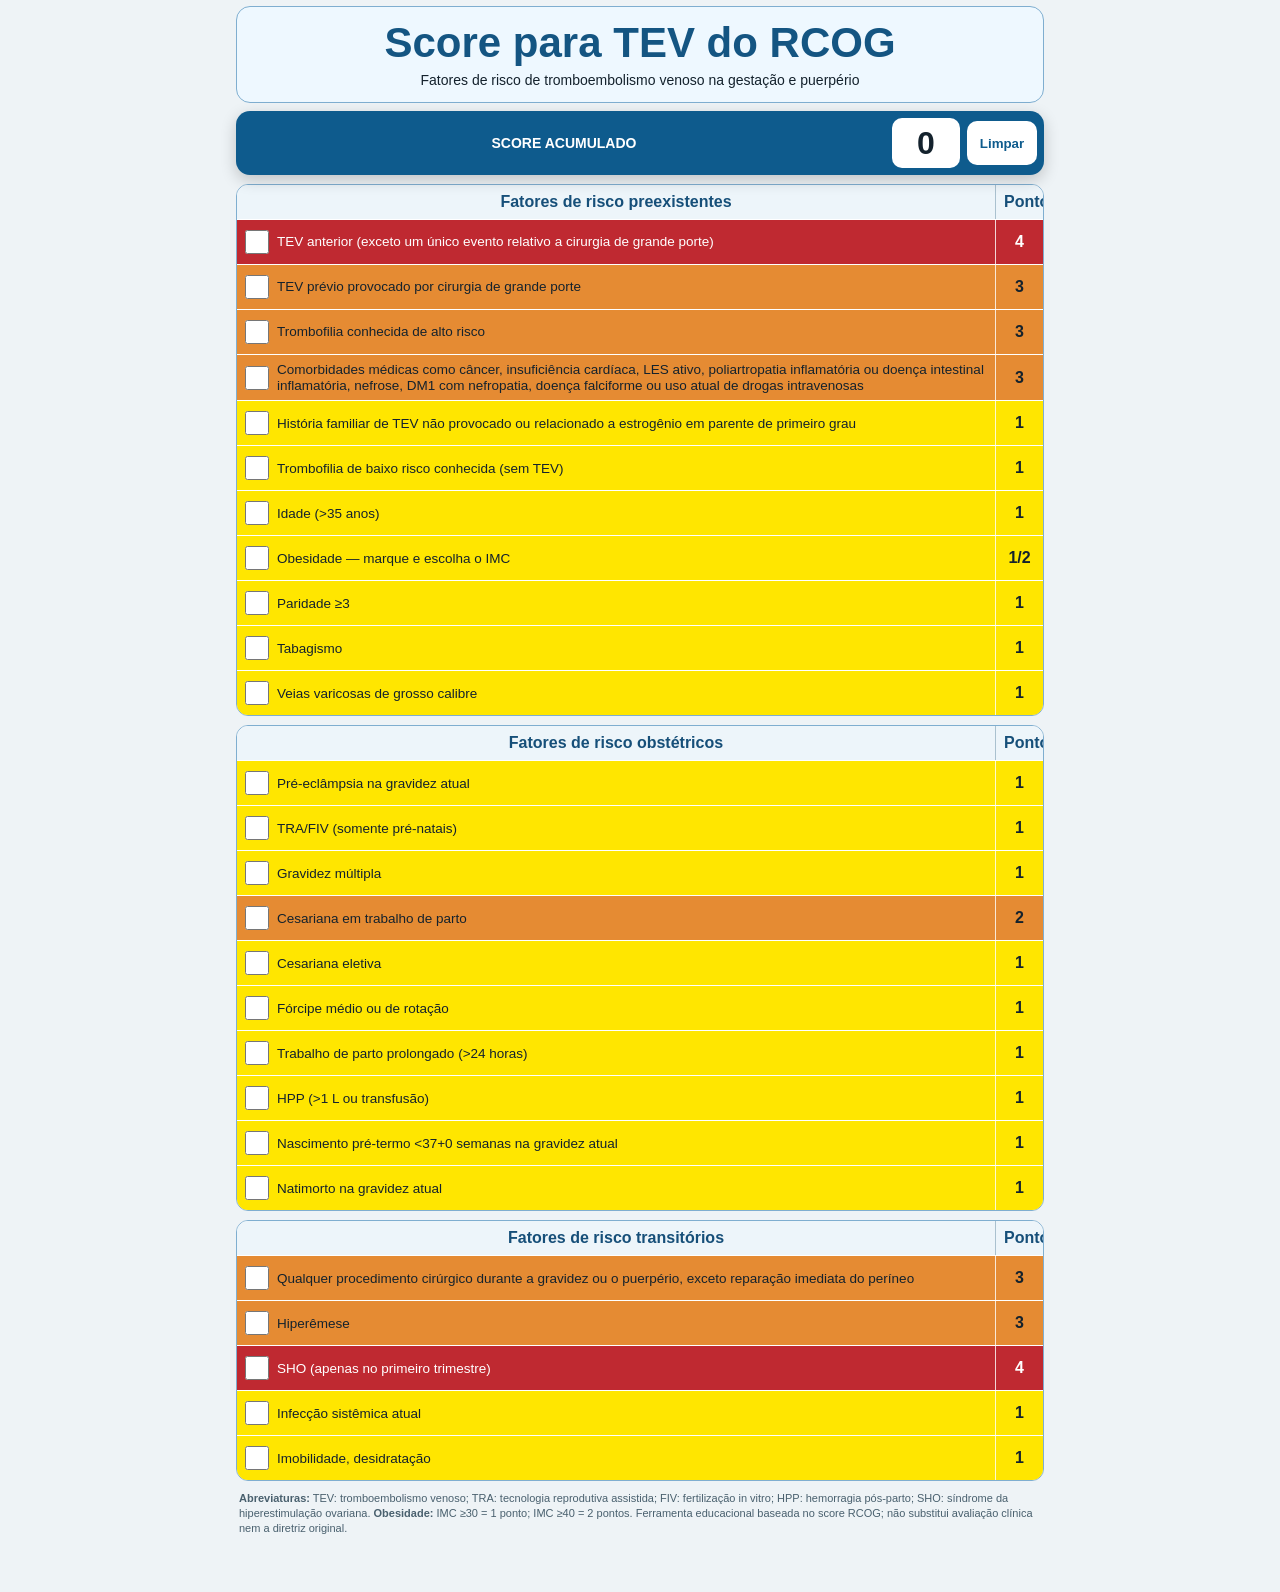
==== index.html @ ee01fe7d "Prepare independent RCOG calculator site for rcog.orquestrator.ai" ====
<!doctype html>
<html lang="pt-BR">
<head>
<meta charset="utf-8">
<meta name="viewport" content="width=device-width,initial-scale=1,viewport-fit=cover">
<meta name="theme-color" content="#7f004c">
<meta name="description" content="Calculadora educacional do score de risco para tromboembolismo venoso em obstetrícia baseada no RCOG.">
<title>Score TEV RCOG — Calculadora</title>
<link rel="icon" type="image/svg+xml" href="icon.svg">
<link rel="apple-touch-icon" href="apple-touch-icon.png">
<link rel="manifest" href="site.webmanifest">
<style>
*{box-sizing:border-box}html,body{margin:0;background:#eef3f6;color:#14222d;font-family:-apple-system,BlinkMacSystemFont,"Segoe UI",Roboto,Arial,sans-serif;-webkit-text-size-adjust:100%}body{padding-bottom:40px;overflow-x:hidden}.wrap{width:100%;max-width:820px;margin:auto;padding:6px}.hero{background:#eef8ff;border:1px solid #7faed0;border-radius:14px;padding:14px 8px;text-align:center}.hero h1{margin:0;color:#145582;font-size:clamp(24px,7vw,42px);line-height:1.05}.hero p{margin:7px 0 0;font-size:14px}.scorebar{position:sticky;top:max(6px,env(safe-area-inset-top));z-index:9;margin:8px 0;background:#0e5b8d;color:white;border-radius:14px;padding:7px;display:grid;grid-template-columns:minmax(0,1fr) 68px 70px;gap:7px;align-items:center;box-shadow:0 5px 16px #0003}.scorebar b{text-align:center;font-size:14px}.value{height:50px;background:white;color:#14222d;border-radius:10px;display:grid;place-items:center;font-size:32px;font-weight:900}.scorebar button{height:44px;border:0;border-radius:10px;background:white;color:#0e5b8d;font-weight:800}.section{margin-top:9px;border:1px solid #7faed0;border-radius:12px;overflow:hidden;background:white}.head{display:grid;grid-template-columns:minmax(0,1fr) 48px;background:#edf5fa;color:#164f79;font-weight:800;text-align:center}.head span{padding:8px}.head span+span{border-left:1px solid #aac1cf}.row{display:grid;grid-template-columns:40px minmax(0,1fr) 48px;min-height:45px;background:#ffe600;border-top:1px solid #fff;align-items:stretch}.row.red{background:#bf2931;color:white}.row.orange{background:#e58b33}.row input{width:24px;height:24px;margin:auto;accent-color:#0e5b8d}.txt{padding:7px 4px 7px 0;display:flex;align-items:center;font-size:13.5px;line-height:1.16;overflow-wrap:anywhere}.pts{display:grid;place-items:center;border-left:1px solid #ffffffcc;font-weight:900}.bmi{display:none;grid-template-columns:1fr 1fr;gap:6px;padding:7px;background:#fff8ba}.bmi.show{display:grid}.bmi button{padding:10px 5px;border:1px solid #8fb0c4;border-radius:9px;background:white;color:#145582;font-weight:800}.note{font-size:11px;line-height:1.35;color:#49606e;margin:10px 3px}@media(max-width:390px){.scorebar{grid-template-columns:minmax(0,1fr) 60px 64px}.scorebar b{font-size:12px}.row{grid-template-columns:38px minmax(0,1fr) 44px}.head{grid-template-columns:minmax(0,1fr) 44px}.txt{font-size:13px}}
</style>
</head>
<body>
<main class="wrap">
<header class="hero"><h1>Score para TEV do RCOG</h1><p>Fatores de risco de tromboembolismo venoso na gestação e puerpério</p></header>
<div class="scorebar"><b>SCORE ACUMULADO</b><output class="value" id="total" aria-live="polite">0</output><button id="clear" type="button">Limpar</button></div>
<div id="app"></div>
<p class="note"><b>Abreviaturas:</b> TEV: tromboembolismo venoso; TRA: tecnologia reprodutiva assistida; FIV: fertilização in vitro; HPP: hemorragia pós-parto; SHO: síndrome da hiperestimulação ovariana. <b>Obesidade:</b> IMC ≥30 = 1 ponto; IMC ≥40 = 2 pontos. Ferramenta educacional baseada no score RCOG; não substitui avaliação clínica nem a diretriz original.</p>
</main>
<script>
const sections=[
['Fatores de risco preexistentes',[[4,'TEV anterior (exceto um único evento relativo a cirurgia de grande porte)','red'],[3,'TEV prévio provocado por cirurgia de grande porte','orange'],[3,'Trombofilia conhecida de alto risco','orange'],[3,'Comorbidades médicas como câncer, insuficiência cardíaca, LES ativo, poliartropatia inflamatória ou doença intestinal inflamatória, nefrose, DM1 com nefropatia, doença falciforme ou uso atual de drogas intravenosas','orange'],[1,'História familiar de TEV não provocado ou relacionado a estrogênio em parente de primeiro grau'],[1,'Trombofilia de baixo risco conhecida (sem TEV)'],[1,'Idade (>35 anos)'],['bmi','Obesidade'],[1,'Paridade ≥3'],[1,'Tabagismo'],[1,'Veias varicosas de grosso calibre']]],
['Fatores de risco obstétricos',[[1,'Pré-eclâmpsia na gravidez atual'],[1,'TRA/FIV (somente pré-natais)'],[1,'Gravidez múltipla'],[2,'Cesariana em trabalho de parto','orange'],[1,'Cesariana eletiva'],[1,'Fórcipe médio ou de rotação'],[1,'Trabalho de parto prolongado (>24 horas)'],[1,'HPP (>1 L ou transfusão)'],[1,'Nascimento pré-termo <37+0 semanas na gravidez atual'],[1,'Natimorto na gravidez atual']]],
['Fatores de risco transitórios',[[3,'Qualquer procedimento cirúrgico durante a gravidez ou o puerpério, exceto reparação imediata do períneo','orange'],[3,'Hiperêmese','orange'],[4,'SHO (apenas no primeiro trimestre)','red'],[1,'Infecção sistêmica atual'],[1,'Imobilidade, desidratação']]]
];
const app=document.getElementById('app');
sections.forEach(s=>{const sec=document.createElement('section');sec.className='section';sec.innerHTML='<div class="head"><span>'+s[0]+'</span><span>Pontos</span></div>';s[1].forEach(x=>{const row=document.createElement('label');row.className='row '+(x[2]||'');if(x[0]==='bmi'){row.innerHTML='<input class="score" type="checkbox" data-points="0" id="obesity"><span class="txt">Obesidade — marque e escolha o IMC</span><span class="pts" id="bmiPts">1/2</span>';sec.appendChild(row);const b=document.createElement('div');b.className='bmi';b.id='bmi';b.innerHTML='<button type="button" data-bmi="1">IMC 30–39,9 → +1</button><button type="button" data-bmi="2">IMC ≥40 → +2</button>';sec.appendChild(b)}else{row.innerHTML='<input class="score" type="checkbox" data-points="'+x[0]+'"><span class="txt">'+x[1]+'</span><span class="pts">'+x[0]+'</span>';sec.appendChild(row)}});app.appendChild(sec)});
const total=document.getElementById('total');
function calc(){let n=0;document.querySelectorAll('.score:checked').forEach(c=>n+=Number(c.dataset.points));total.textContent=String(n)}
document.addEventListener('change',e=>{if(e.target.id==='obesity'){const b=document.getElementById('bmi');if(e.target.checked&&Number(e.target.dataset.points)===0)b.classList.add('show');else{if(!e.target.checked){e.target.dataset.points='0';document.getElementById('bmiPts').textContent='1/2';b.classList.remove('show')}calc()}}else if(e.target.classList.contains('score'))calc()});
document.addEventListener('click',e=>{if(e.target.dataset.bmi){const o=document.getElementById('obesity'),p=Number(e.target.dataset.bmi);o.checked=true;o.dataset.points=String(p);document.getElementById('bmiPts').textContent=String(p);document.getElementById('bmi').classList.remove('show');calc()}});
document.getElementById('clear').addEventListener('click',()=>{document.querySelectorAll('.score').forEach(c=>c.checked=false);const o=document.getElementById('obesity');o.dataset.points='0';document.getElementById('bmiPts').textContent='1/2';document.getElementById('bmi').classList.remove('show');calc()});
calc();
</script>
</body>
</html>
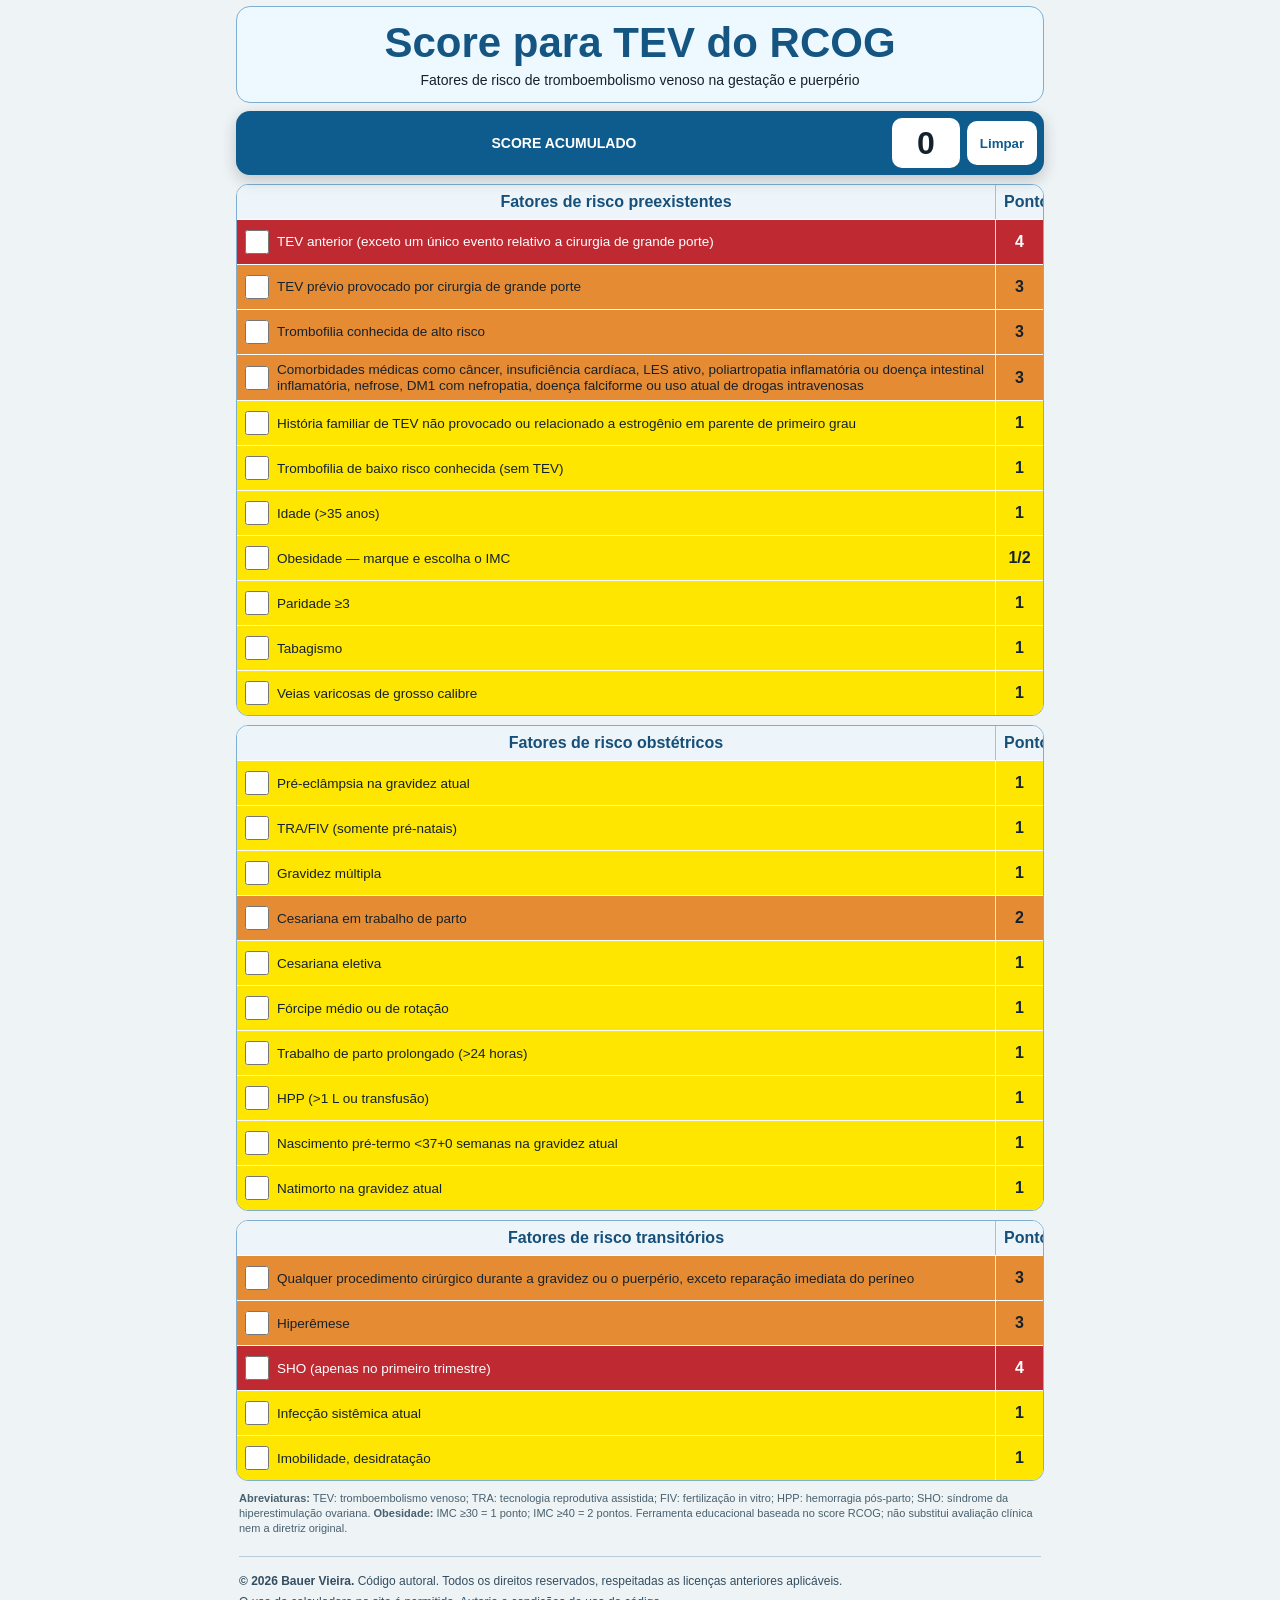
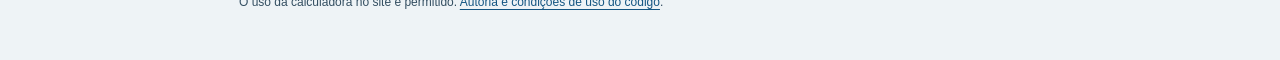
==== commit 4d7ac8a1: "Document Bauer authorship and reserve rights for new distribution" ====
--- a/index.html
+++ b/index.html
@@ -5,12 +5,14 @@
 <meta name="viewport" content="width=device-width,initial-scale=1,viewport-fit=cover">
 <meta name="theme-color" content="#7f004c">
 <meta name="description" content="Calculadora educacional do score de risco para tromboembolismo venoso em obstetrícia baseada no RCOG.">
+<meta name="author" content="Bauer Vieira">
 <title>Score TEV RCOG — Calculadora</title>
 <link rel="icon" type="image/svg+xml" href="icon.svg">
 <link rel="apple-touch-icon" href="apple-touch-icon.png">
 <link rel="manifest" href="site.webmanifest">
 <style>
 *{box-sizing:border-box}html,body{margin:0;background:#eef3f6;color:#14222d;font-family:-apple-system,BlinkMacSystemFont,"Segoe UI",Roboto,Arial,sans-serif;-webkit-text-size-adjust:100%}body{padding-bottom:40px;overflow-x:hidden}.wrap{width:100%;max-width:820px;margin:auto;padding:6px}.hero{background:#eef8ff;border:1px solid #7faed0;border-radius:14px;padding:14px 8px;text-align:center}.hero h1{margin:0;color:#145582;font-size:clamp(24px,7vw,42px);line-height:1.05}.hero p{margin:7px 0 0;font-size:14px}.scorebar{position:sticky;top:max(6px,env(safe-area-inset-top));z-index:9;margin:8px 0;background:#0e5b8d;color:white;border-radius:14px;padding:7px;display:grid;grid-template-columns:minmax(0,1fr) 68px 70px;gap:7px;align-items:center;box-shadow:0 5px 16px #0003}.scorebar b{text-align:center;font-size:14px}.value{height:50px;background:white;color:#14222d;border-radius:10px;display:grid;place-items:center;font-size:32px;font-weight:900}.scorebar button{height:44px;border:0;border-radius:10px;background:white;color:#0e5b8d;font-weight:800}.section{margin-top:9px;border:1px solid #7faed0;border-radius:12px;overflow:hidden;background:white}.head{display:grid;grid-template-columns:minmax(0,1fr) 48px;background:#edf5fa;color:#164f79;font-weight:800;text-align:center}.head span{padding:8px}.head span+span{border-left:1px solid #aac1cf}.row{display:grid;grid-template-columns:40px minmax(0,1fr) 48px;min-height:45px;background:#ffe600;border-top:1px solid #fff;align-items:stretch}.row.red{background:#bf2931;color:white}.row.orange{background:#e58b33}.row input{width:24px;height:24px;margin:auto;accent-color:#0e5b8d}.txt{padding:7px 4px 7px 0;display:flex;align-items:center;font-size:13.5px;line-height:1.16;overflow-wrap:anywhere}.pts{display:grid;place-items:center;border-left:1px solid #ffffffcc;font-weight:900}.bmi{display:none;grid-template-columns:1fr 1fr;gap:6px;padding:7px;background:#fff8ba}.bmi.show{display:grid}.bmi button{padding:10px 5px;border:1px solid #8fb0c4;border-radius:9px;background:white;color:#145582;font-weight:800}.note{font-size:11px;line-height:1.35;color:#49606e;margin:10px 3px}@media(max-width:390px){.scorebar{grid-template-columns:minmax(0,1fr) 60px 64px}.scorebar b{font-size:12px}.row{grid-template-columns:38px minmax(0,1fr) 44px}.head{grid-template-columns:minmax(0,1fr) 44px}.txt{font-size:13px}}
+.authorship{margin:20px 3px 0;padding-top:12px;border-top:1px solid #b9cbd7;color:#334e61;font-size:12px;line-height:1.5}.authorship p{margin:3px 0}.authorship a{color:#145582;text-underline-offset:3px}.authorship a:focus-visible{outline:2px solid #145582;outline-offset:4px}
 </style>
 </head>
 <body>
@@ -19,6 +21,10 @@
 <div class="scorebar"><b>SCORE ACUMULADO</b><output class="value" id="total" aria-live="polite">0</output><button id="clear" type="button">Limpar</button></div>
 <div id="app"></div>
 <p class="note"><b>Abreviaturas:</b> TEV: tromboembolismo venoso; TRA: tecnologia reprodutiva assistida; FIV: fertilização in vitro; HPP: hemorragia pós-parto; SHO: síndrome da hiperestimulação ovariana. <b>Obesidade:</b> IMC ≥30 = 1 ponto; IMC ≥40 = 2 pontos. Ferramenta educacional baseada no score RCOG; não substitui avaliação clínica nem a diretriz original.</p>
+<footer class="authorship" aria-label="Autoria e condições de uso">
+<p><strong>© 2026 Bauer Vieira.</strong> Código autoral. Todos os direitos reservados, respeitadas as licenças anteriores aplicáveis.</p>
+<p>O uso da calculadora no site é permitido. <a href="autoria.html">Autoria e condições de uso do código</a>.</p>
+</footer>
 </main>
 <script>
 const sections=[
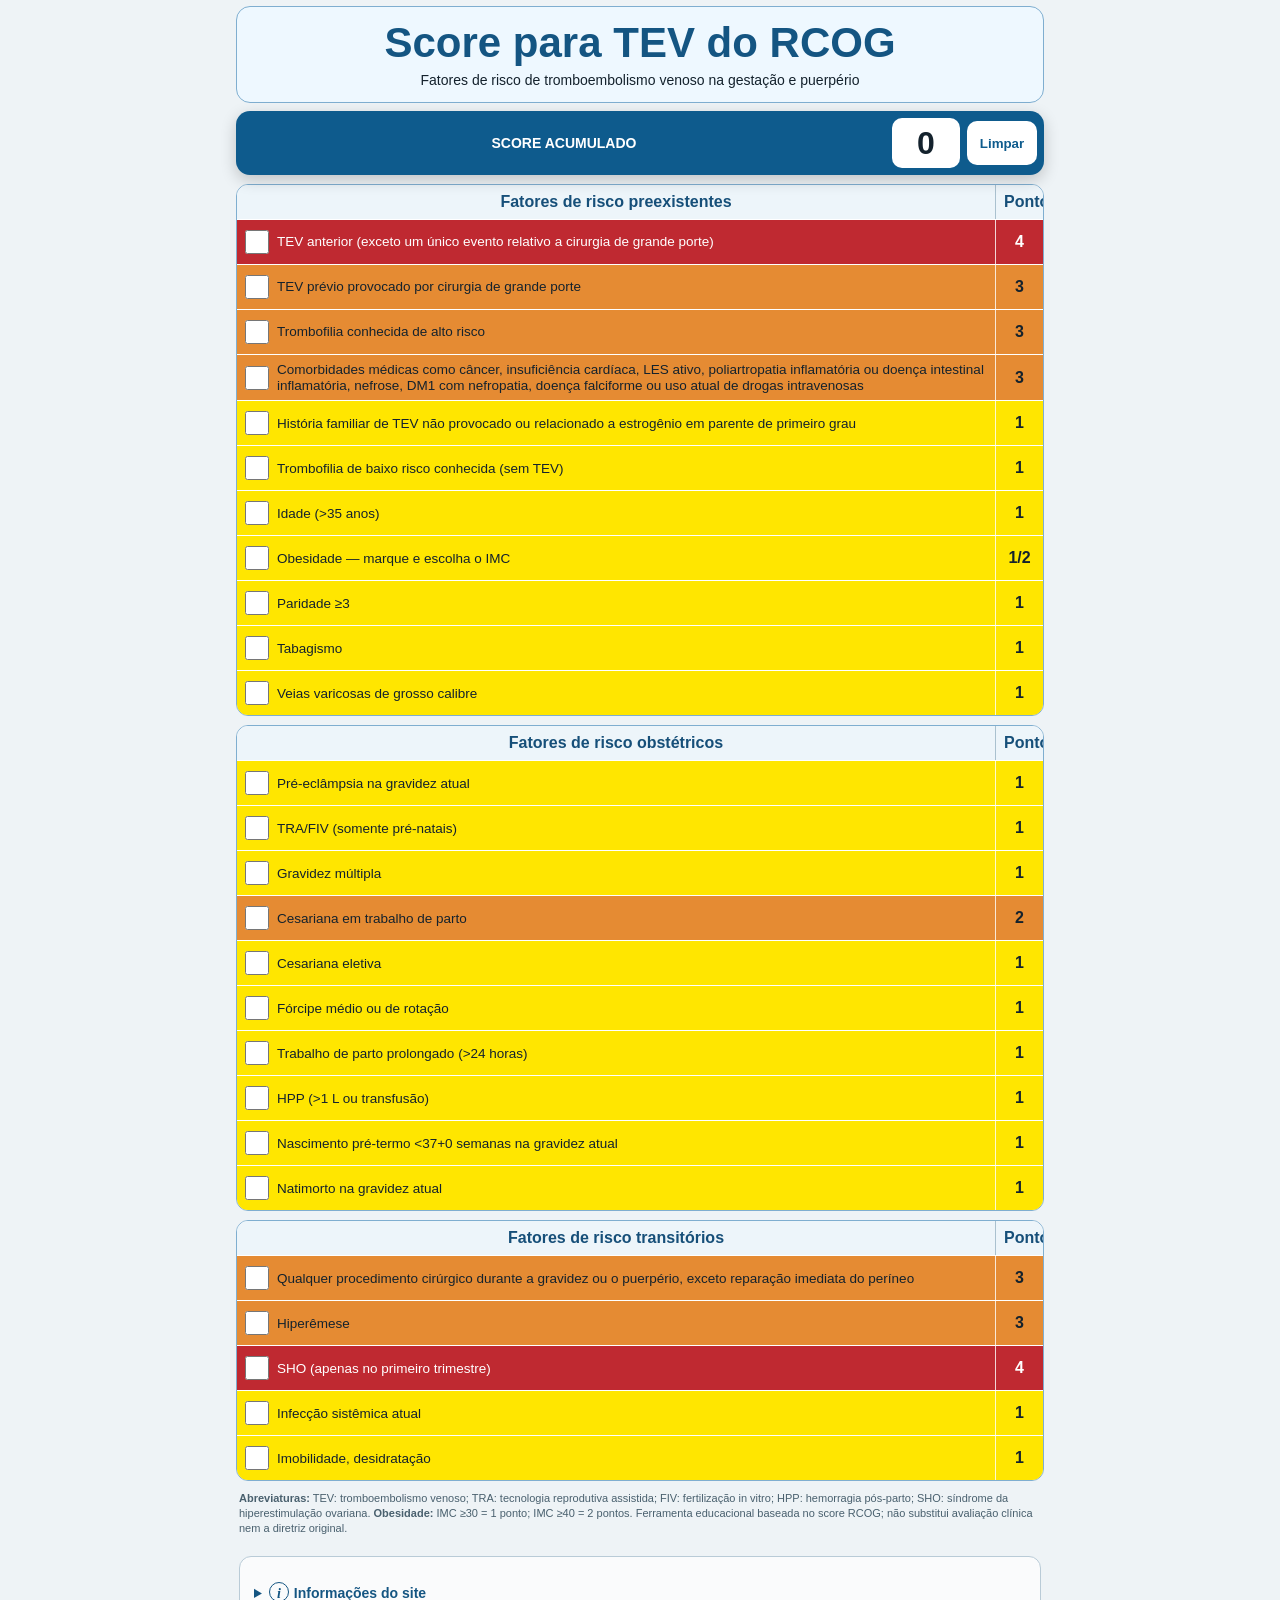
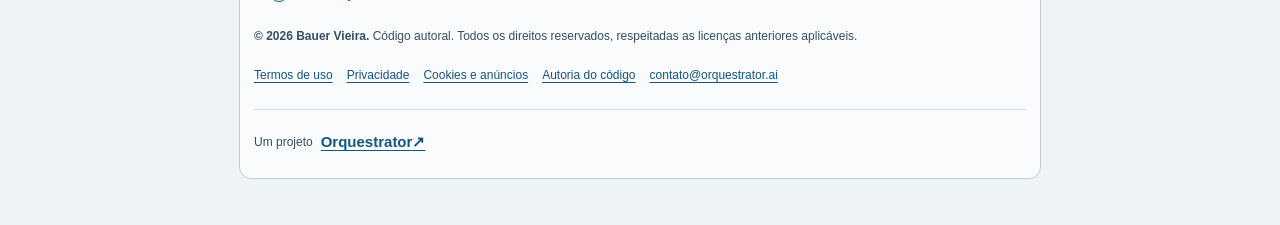
==== commit 4599e070: "Add site terms, privacy and advertising policies with Orquestrator footer" ====
--- a/index.html
+++ b/index.html
@@ -12,7 +12,7 @@
 <link rel="manifest" href="site.webmanifest">
 <style>
 *{box-sizing:border-box}html,body{margin:0;background:#eef3f6;color:#14222d;font-family:-apple-system,BlinkMacSystemFont,"Segoe UI",Roboto,Arial,sans-serif;-webkit-text-size-adjust:100%}body{padding-bottom:40px;overflow-x:hidden}.wrap{width:100%;max-width:820px;margin:auto;padding:6px}.hero{background:#eef8ff;border:1px solid #7faed0;border-radius:14px;padding:14px 8px;text-align:center}.hero h1{margin:0;color:#145582;font-size:clamp(24px,7vw,42px);line-height:1.05}.hero p{margin:7px 0 0;font-size:14px}.scorebar{position:sticky;top:max(6px,env(safe-area-inset-top));z-index:9;margin:8px 0;background:#0e5b8d;color:white;border-radius:14px;padding:7px;display:grid;grid-template-columns:minmax(0,1fr) 68px 70px;gap:7px;align-items:center;box-shadow:0 5px 16px #0003}.scorebar b{text-align:center;font-size:14px}.value{height:50px;background:white;color:#14222d;border-radius:10px;display:grid;place-items:center;font-size:32px;font-weight:900}.scorebar button{height:44px;border:0;border-radius:10px;background:white;color:#0e5b8d;font-weight:800}.section{margin-top:9px;border:1px solid #7faed0;border-radius:12px;overflow:hidden;background:white}.head{display:grid;grid-template-columns:minmax(0,1fr) 48px;background:#edf5fa;color:#164f79;font-weight:800;text-align:center}.head span{padding:8px}.head span+span{border-left:1px solid #aac1cf}.row{display:grid;grid-template-columns:40px minmax(0,1fr) 48px;min-height:45px;background:#ffe600;border-top:1px solid #fff;align-items:stretch}.row.red{background:#bf2931;color:white}.row.orange{background:#e58b33}.row input{width:24px;height:24px;margin:auto;accent-color:#0e5b8d}.txt{padding:7px 4px 7px 0;display:flex;align-items:center;font-size:13.5px;line-height:1.16;overflow-wrap:anywhere}.pts{display:grid;place-items:center;border-left:1px solid #ffffffcc;font-weight:900}.bmi{display:none;grid-template-columns:1fr 1fr;gap:6px;padding:7px;background:#fff8ba}.bmi.show{display:grid}.bmi button{padding:10px 5px;border:1px solid #8fb0c4;border-radius:9px;background:white;color:#145582;font-weight:800}.note{font-size:11px;line-height:1.35;color:#49606e;margin:10px 3px}@media(max-width:390px){.scorebar{grid-template-columns:minmax(0,1fr) 60px 64px}.scorebar b{font-size:12px}.row{grid-template-columns:38px minmax(0,1fr) 44px}.head{grid-template-columns:minmax(0,1fr) 44px}.txt{font-size:13px}}
-.authorship{margin:20px 3px 0;padding-top:12px;border-top:1px solid #b9cbd7;color:#334e61;font-size:12px;line-height:1.5}.authorship p{margin:3px 0}.authorship a{color:#145582;text-underline-offset:3px}.authorship a:focus-visible{outline:2px solid #145582;outline-offset:4px}
+.authorship{margin:20px 3px 0;padding:14px;border:1px solid #b9cbd7;border-radius:12px;background:#ffffffb3;color:#334e61;font-size:12px;line-height:1.5}.authorship p{margin:3px 0}.authorship a{color:#145582;text-underline-offset:3px}.authorship a:focus-visible,.site-information summary:focus-visible{outline:2px solid #145582;outline-offset:4px}.site-information{margin:0 0 12px}.site-information summary{display:list-item;min-height:44px;align-content:center;cursor:pointer;color:#145582;font-size:14px;font-weight:700}.info-icon{display:inline-grid;place-items:center;width:20px;height:20px;margin-right:5px;border:1px solid currentColor;border-radius:50%;font-family:Georgia,serif;font-style:italic}.site-information p{max-width:65ch;margin:0 0 10px}.policy-links{display:flex;flex-wrap:wrap;gap:0 14px;margin:8px 0}.policy-links a{display:inline-flex;align-items:center;min-height:44px}.orquestrator-link{display:flex;flex-wrap:wrap;align-items:center;gap:2px 8px;margin-top:12px;padding-top:10px;border-top:1px solid #cddae2}.orquestrator-link a{display:inline-flex;align-items:center;min-height:44px;font-size:15px;font-weight:700}
 </style>
 </head>
 <body>
@@ -21,9 +21,20 @@
 <div class="scorebar"><b>SCORE ACUMULADO</b><output class="value" id="total" aria-live="polite">0</output><button id="clear" type="button">Limpar</button></div>
 <div id="app"></div>
 <p class="note"><b>Abreviaturas:</b> TEV: tromboembolismo venoso; TRA: tecnologia reprodutiva assistida; FIV: fertilização in vitro; HPP: hemorragia pós-parto; SHO: síndrome da hiperestimulação ovariana. <b>Obesidade:</b> IMC ≥30 = 1 ponto; IMC ≥40 = 2 pontos. Ferramenta educacional baseada no score RCOG; não substitui avaliação clínica nem a diretriz original.</p>
-<footer class="authorship" aria-label="Autoria e condições de uso">
+<footer class="authorship" aria-label="Informações do site, termos e políticas">
+<details class="site-information">
+<summary><span class="info-icon" aria-hidden="true">i</span>Informações do site</summary>
+<p>O acesso atual é aberto e sem cadastro. A calculadora processa suas escolhas neste navegador e poderá receber anúncios identificados. Consulte os termos, a privacidade e as condições de publicidade abaixo.</p>
+</details>
 <p><strong>© 2026 Bauer Vieira.</strong> Código autoral. Todos os direitos reservados, respeitadas as licenças anteriores aplicáveis.</p>
-<p>O uso da calculadora no site é permitido. <a href="autoria.html">Autoria e condições de uso do código</a>.</p>
+<nav class="policy-links" aria-label="Termos e políticas">
+<a href="termos.html">Termos de uso</a>
+<a href="privacidade.html">Privacidade</a>
+<a href="anuncios.html">Cookies e anúncios</a>
+<a href="autoria.html">Autoria do código</a>
+<a href="mailto:contato@orquestrator.ai">contato@orquestrator.ai</a>
+</nav>
+<div class="orquestrator-link"><span>Um projeto</span><a href="https://orquestrator.ai/">Orquestrator <span aria-hidden="true">↗</span></a></div>
 </footer>
 </main>
 <script>
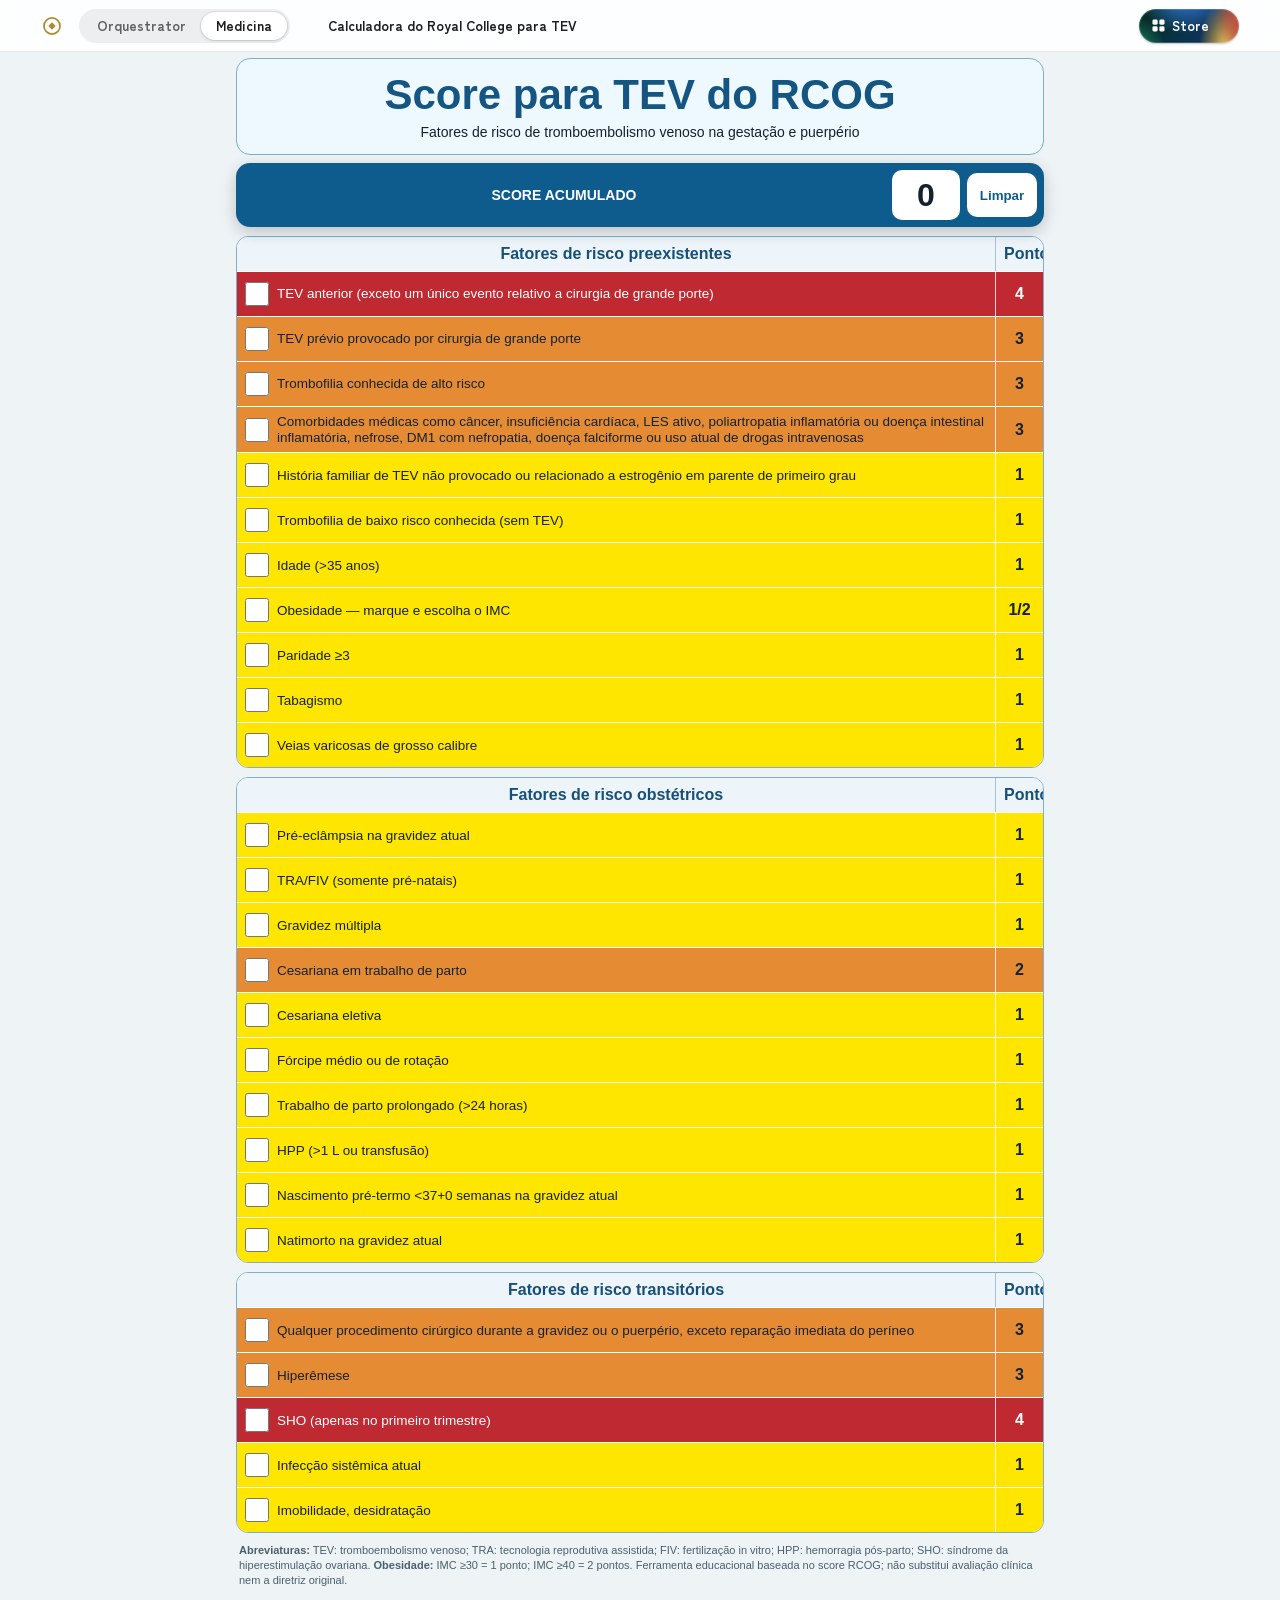
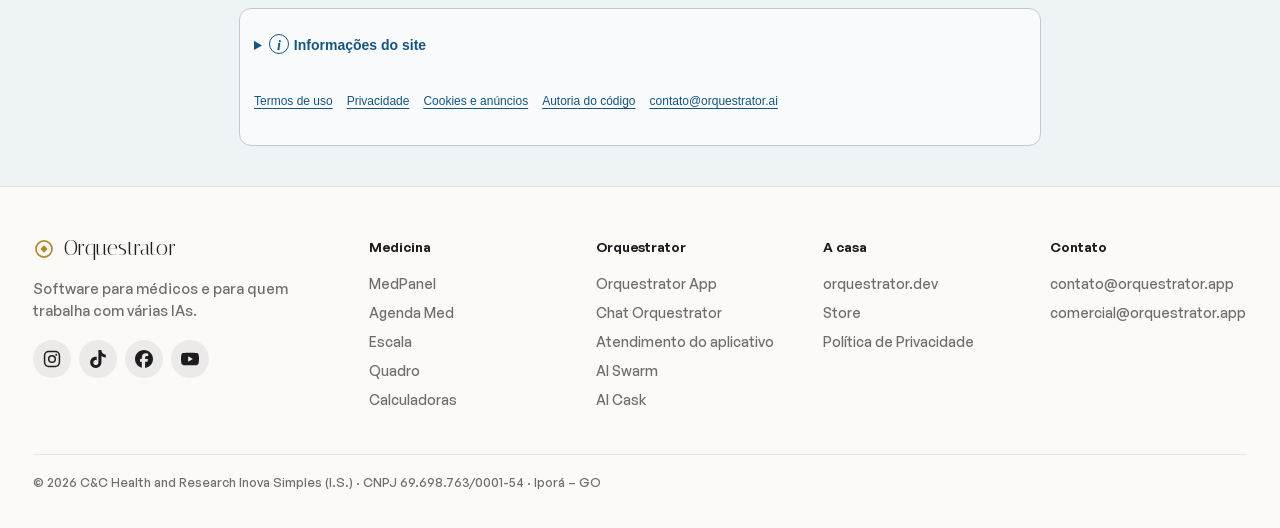
==== commit ef0c9c5d: "Royal College: barra e rodapé da casa; titular Orquestrator As cinco páginas passam a ter a barra da" ====
--- a/index.html
+++ b/index.html
@@ -5,28 +5,32 @@
 <meta name="viewport" content="width=device-width,initial-scale=1,viewport-fit=cover">
 <meta name="theme-color" content="#7f004c">
 <meta name="description" content="Calculadora educacional do score de risco para tromboembolismo venoso em obstetrícia baseada no RCOG.">
-<meta name="author" content="Bauer Vieira">
+<meta name="author" content="Orquestrator">
 <title>Score TEV RCOG — Calculadora</title>
 <link rel="icon" type="image/svg+xml" href="icon.svg">
 <link rel="apple-touch-icon" href="apple-touch-icon.png">
 <link rel="manifest" href="site.webmanifest">
+<link rel="stylesheet" href="casa/barra.css">
+<link rel="stylesheet" href="casa/rodape.css">
+<script defer src="casa/barra.js"></script>
 <style>
-*{box-sizing:border-box}html,body{margin:0;background:#eef3f6;color:#14222d;font-family:-apple-system,BlinkMacSystemFont,"Segoe UI",Roboto,Arial,sans-serif;-webkit-text-size-adjust:100%}body{padding-bottom:40px;overflow-x:hidden}.wrap{width:100%;max-width:820px;margin:auto;padding:6px}.hero{background:#eef8ff;border:1px solid #7faed0;border-radius:14px;padding:14px 8px;text-align:center}.hero h1{margin:0;color:#145582;font-size:clamp(24px,7vw,42px);line-height:1.05}.hero p{margin:7px 0 0;font-size:14px}.scorebar{position:sticky;top:max(6px,env(safe-area-inset-top));z-index:9;margin:8px 0;background:#0e5b8d;color:white;border-radius:14px;padding:7px;display:grid;grid-template-columns:minmax(0,1fr) 68px 70px;gap:7px;align-items:center;box-shadow:0 5px 16px #0003}.scorebar b{text-align:center;font-size:14px}.value{height:50px;background:white;color:#14222d;border-radius:10px;display:grid;place-items:center;font-size:32px;font-weight:900}.scorebar button{height:44px;border:0;border-radius:10px;background:white;color:#0e5b8d;font-weight:800}.section{margin-top:9px;border:1px solid #7faed0;border-radius:12px;overflow:hidden;background:white}.head{display:grid;grid-template-columns:minmax(0,1fr) 48px;background:#edf5fa;color:#164f79;font-weight:800;text-align:center}.head span{padding:8px}.head span+span{border-left:1px solid #aac1cf}.row{display:grid;grid-template-columns:40px minmax(0,1fr) 48px;min-height:45px;background:#ffe600;border-top:1px solid #fff;align-items:stretch}.row.red{background:#bf2931;color:white}.row.orange{background:#e58b33}.row input{width:24px;height:24px;margin:auto;accent-color:#0e5b8d}.txt{padding:7px 4px 7px 0;display:flex;align-items:center;font-size:13.5px;line-height:1.16;overflow-wrap:anywhere}.pts{display:grid;place-items:center;border-left:1px solid #ffffffcc;font-weight:900}.bmi{display:none;grid-template-columns:1fr 1fr;gap:6px;padding:7px;background:#fff8ba}.bmi.show{display:grid}.bmi button{padding:10px 5px;border:1px solid #8fb0c4;border-radius:9px;background:white;color:#145582;font-weight:800}.note{font-size:11px;line-height:1.35;color:#49606e;margin:10px 3px}@media(max-width:390px){.scorebar{grid-template-columns:minmax(0,1fr) 60px 64px}.scorebar b{font-size:12px}.row{grid-template-columns:38px minmax(0,1fr) 44px}.head{grid-template-columns:minmax(0,1fr) 44px}.txt{font-size:13px}}
-.authorship{margin:20px 3px 0;padding:14px;border:1px solid #b9cbd7;border-radius:12px;background:#ffffffb3;color:#334e61;font-size:12px;line-height:1.5}.authorship p{margin:3px 0}.authorship a{color:#145582;text-underline-offset:3px}.authorship a:focus-visible,.site-information summary:focus-visible{outline:2px solid #145582;outline-offset:4px}.site-information{margin:0 0 12px}.site-information summary{display:list-item;min-height:44px;align-content:center;cursor:pointer;color:#145582;font-size:14px;font-weight:700}.info-icon{display:inline-grid;place-items:center;width:20px;height:20px;margin-right:5px;border:1px solid currentColor;border-radius:50%;font-family:Georgia,serif;font-style:italic}.site-information p{max-width:65ch;margin:0 0 10px}.policy-links{display:flex;flex-wrap:wrap;gap:0 14px;margin:8px 0}.policy-links a{display:inline-flex;align-items:center;min-height:44px}.orquestrator-link{display:flex;flex-wrap:wrap;align-items:center;gap:2px 8px;margin-top:12px;padding-top:10px;border-top:1px solid #cddae2}.orquestrator-link a{display:inline-flex;align-items:center;min-height:44px;font-size:15px;font-weight:700}
+*{box-sizing:border-box}html,body{margin:0;background:#eef3f6;color:#14222d;font-family:-apple-system,BlinkMacSystemFont,"Segoe UI",Roboto,Arial,sans-serif;-webkit-text-size-adjust:100%}body{overflow-x:hidden}.wrap{width:100%;max-width:820px;margin:auto;padding:6px 6px 40px}.hero{background:#eef8ff;border:1px solid #7faed0;border-radius:14px;padding:14px 8px;text-align:center}.hero h1{margin:0;color:#145582;font-size:clamp(24px,7vw,42px);line-height:1.05}.hero p{margin:7px 0 0;font-size:14px}.scorebar{position:sticky;top:max(6px,env(safe-area-inset-top));z-index:9;margin:8px 0;background:#0e5b8d;color:white;border-radius:14px;padding:7px;display:grid;grid-template-columns:minmax(0,1fr) 68px 70px;gap:7px;align-items:center;box-shadow:0 5px 16px #0003}.scorebar b{text-align:center;font-size:14px}.value{height:50px;background:white;color:#14222d;border-radius:10px;display:grid;place-items:center;font-size:32px;font-weight:900}.scorebar button{height:44px;border:0;border-radius:10px;background:white;color:#0e5b8d;font-weight:800}.section{margin-top:9px;border:1px solid #7faed0;border-radius:12px;overflow:hidden;background:white}.head{display:grid;grid-template-columns:minmax(0,1fr) 48px;background:#edf5fa;color:#164f79;font-weight:800;text-align:center}.head span{padding:8px}.head span+span{border-left:1px solid #aac1cf}.row{display:grid;grid-template-columns:40px minmax(0,1fr) 48px;min-height:45px;background:#ffe600;border-top:1px solid #fff;align-items:stretch}.row.red{background:#bf2931;color:white}.row.orange{background:#e58b33}.row input{width:24px;height:24px;margin:auto;accent-color:#0e5b8d}.txt{padding:7px 4px 7px 0;display:flex;align-items:center;font-size:13.5px;line-height:1.16;overflow-wrap:anywhere}.pts{display:grid;place-items:center;border-left:1px solid #ffffffcc;font-weight:900}.bmi{display:none;grid-template-columns:1fr 1fr;gap:6px;padding:7px;background:#fff8ba}.bmi.show{display:grid}.bmi button{padding:10px 5px;border:1px solid #8fb0c4;border-radius:9px;background:white;color:#145582;font-weight:800}.note{font-size:11px;line-height:1.35;color:#49606e;margin:10px 3px}@media(max-width:390px){.scorebar{grid-template-columns:minmax(0,1fr) 60px 64px}.scorebar b{font-size:12px}.row{grid-template-columns:38px minmax(0,1fr) 44px}.head{grid-template-columns:minmax(0,1fr) 44px}.txt{font-size:13px}}
+.authorship{margin:20px 3px 0;padding:14px;border:1px solid #b9cbd7;border-radius:12px;background:#ffffffb3;color:#334e61;font-size:12px;line-height:1.5}.authorship p{margin:3px 0}.authorship a{color:#145582;text-underline-offset:3px}.authorship a:focus-visible,.site-information summary:focus-visible{outline:2px solid #145582;outline-offset:4px}.site-information{margin:0 0 12px}.site-information summary{display:list-item;min-height:44px;align-content:center;cursor:pointer;color:#145582;font-size:14px;font-weight:700}.info-icon{display:inline-grid;place-items:center;width:20px;height:20px;margin-right:5px;border:1px solid currentColor;border-radius:50%;font-family:Georgia,serif;font-style:italic}.site-information p{max-width:65ch;margin:0 0 10px}.policy-links{display:flex;flex-wrap:wrap;gap:0 14px;margin:8px 0}.policy-links a{display:inline-flex;align-items:center;min-height:44px}
 </style>
 </head>
 <body>
+<!-- A barra e o rodapé da casa Orquestrator. GERADOS de orquestrator-site/scripts/casas-2/parada.mjs (26/11/2026): não editar à mão; a folha, o roteiro e as letras ficam em casa/. -->
+<div class="c2-barra claro"><header class="barra solta" data-peca="barra" data-sem-memoria><a class="marca" href="https://orquestrator.ai/" aria-label="Orquestrator — página inicial"><svg viewBox="0 0 64 64" aria-hidden="true"><circle cx="32" cy="32" r="23.4" fill="none" stroke="currentColor" stroke-width="5"></circle><rect x="24.3" y="24.3" width="15.4" height="15.4" rx="2.4" transform="rotate(45 32 32)" fill="currentColor"></rect></svg></a><nav class="chave" aria-label="Os dois lados da casa" data-lado="medicina"><a href="https://orquestrator.ai/" data-lado="orquestrator"><span>Orquestrator</span></a><a href="https://orquestrator.ai/medicina/" data-lado="medicina" aria-current="true"><span>Medicina</span></a></nav><nav class="menu do-produto" aria-label="Nesta página"><span class="produto">Calculadora do Royal College para TEV</span></nav><div class="lado"><a class="loja-botao" href="https://orquestrator.ai/store/"><svg viewBox="0 0 14 14" fill="currentColor" aria-hidden="true"><rect x="0.5" y="0.5" width="5.6" height="5.6" rx="1.6"></rect><rect x="7.9" y="0.5" width="5.6" height="5.6" rx="1.6"></rect><rect x="0.5" y="7.9" width="5.6" height="5.6" rx="1.6"></rect><rect x="7.9" y="7.9" width="5.6" height="5.6" rx="1.6"></rect></svg>Store</a></div></header></div>
 <main class="wrap">
 <header class="hero"><h1>Score para TEV do RCOG</h1><p>Fatores de risco de tromboembolismo venoso na gestação e puerpério</p></header>
 <div class="scorebar"><b>SCORE ACUMULADO</b><output class="value" id="total" aria-live="polite">0</output><button id="clear" type="button">Limpar</button></div>
 <div id="app"></div>
 <p class="note"><b>Abreviaturas:</b> TEV: tromboembolismo venoso; TRA: tecnologia reprodutiva assistida; FIV: fertilização in vitro; HPP: hemorragia pós-parto; SHO: síndrome da hiperestimulação ovariana. <b>Obesidade:</b> IMC ≥30 = 1 ponto; IMC ≥40 = 2 pontos. Ferramenta educacional baseada no score RCOG; não substitui avaliação clínica nem a diretriz original.</p>
-<footer class="authorship" aria-label="Informações do site, termos e políticas">
+<section class="authorship" aria-label="Informações do site, termos e políticas">
 <details class="site-information">
 <summary><span class="info-icon" aria-hidden="true">i</span>Informações do site</summary>
 <p>O acesso atual é aberto e sem cadastro. A calculadora processa suas escolhas neste navegador e poderá receber anúncios identificados. Consulte os termos, a privacidade e as condições de publicidade abaixo.</p>
 </details>
-<p><strong>© 2026 Bauer Vieira.</strong> Código autoral. Todos os direitos reservados, respeitadas as licenças anteriores aplicáveis.</p>
 <nav class="policy-links" aria-label="Termos e políticas">
 <a href="termos.html">Termos de uso</a>
 <a href="privacidade.html">Privacidade</a>
@@ -34,9 +38,32 @@
 <a href="autoria.html">Autoria do código</a>
 <a href="mailto:contato@orquestrator.ai">contato@orquestrator.ai</a>
 </nav>
-<div class="orquestrator-link"><span>Um projeto</span><a href="https://orquestrator.ai/">Orquestrator <span aria-hidden="true">↗</span></a></div>
-</footer>
+</section>
 </main>
+<div class="c2-rodape"><footer class="rodape" data-peca="rodape">
+  <div class="folha">
+    <div class="colunas">
+      <div class="quem">
+        <a class="marca" href="https://orquestrator.ai/">
+          <svg viewBox="0 0 64 64" aria-hidden="true"><circle cx="32" cy="32" r="23.4" fill="none" stroke="currentColor" stroke-width="5"/><rect x="24.3" y="24.3" width="15.4" height="15.4" rx="2.4" transform="rotate(45 32 32)" fill="currentColor"/></svg>
+          Orquestrator
+        </a>
+        <p>Software para médicos e para quem trabalha com várias IAs.</p>
+        <ul class="redes" aria-label="Redes sociais">
+          <li><a href="https://www.instagram.com/orquestrator/" aria-label="Instagram"><svg viewBox="0 0 24 24" fill="currentColor" aria-hidden="true"><rect x="2.1" y="2.1" width="19.8" height="19.8" rx="5.5" fill="none" stroke="currentColor" stroke-width="2"/><circle cx="12" cy="12" r="4.4" fill="none" stroke="currentColor" stroke-width="2"/><circle cx="17.7" cy="6.3" r="1.25"/></svg></a></li>
+          <li><a aria-label="TikTok"><svg viewBox="0 0 24 24" fill="currentColor" aria-hidden="true"><path d="M12.525.02c1.31-.02 2.61-.01 3.91-.02.08 1.53.63 3.09 1.75 4.17 1.12 1.11 2.7 1.62 4.24 1.79v4.03c-1.44-.05-2.89-.35-4.2-.97-.57-.26-1.1-.59-1.62-.93-.01 2.92.01 5.84-.02 8.75-.08 1.4-.54 2.79-1.35 3.94-1.31 1.92-3.58 3.17-5.91 3.21-1.43.08-2.86-.31-4.08-1.03-2.02-1.19-3.44-3.37-3.65-5.71-.02-.5-.03-1-.01-1.49.18-1.9 1.12-3.72 2.58-4.96 1.66-1.44 3.98-2.13 6.15-1.72.02 1.48-.04 2.96-.04 4.44-.99-.32-2.15-.23-3.02.37-.63.41-1.11 1.04-1.36 1.75-.21.51-.15 1.07-.14 1.61.24 1.64 1.82 3.02 3.5 2.87 1.12-.01 2.19-.66 2.77-1.61.19-.33.4-.67.41-1.06.1-1.79.06-3.57.07-5.36.01-4.03-.01-8.05.02-12.07z"/></svg></a></li>
+          <li><a aria-label="Facebook"><svg viewBox="0 0 24 24" fill="currentColor" aria-hidden="true"><path d="M9.101 23.691v-7.98H6.627v-3.667h2.474v-1.58c0-4.085 1.848-5.978 5.858-5.978.401 0 .955.042 1.468.103a8.68 8.68 0 0 1 1.141.195v3.325a8.623 8.623 0 0 0-.653-.036 26.805 26.805 0 0 0-.733-.009c-.707 0-1.259.096-1.675.309a1.686 1.686 0 0 0-.679.622c-.258.42-.374.995-.374 1.752v1.297h3.919l-.386 2.103-.287 1.564h-3.246v8.245C19.396 23.238 24 18.179 24 12.044c0-6.627-5.373-12-12-12s-12 5.373-12 12c0 5.628 3.874 10.35 9.101 11.647Z"/></svg></a></li>
+          <li><a aria-label="YouTube"><svg viewBox="0 0 24 24" fill="currentColor" aria-hidden="true"><path d="M23.498 6.186a3.016 3.016 0 0 0-2.122-2.136C19.505 3.545 12 3.545 12 3.545s-7.505 0-9.377.505A3.017 3.017 0 0 0 .502 6.186C0 8.07 0 12 0 12s0 3.93.502 5.814a3.016 3.016 0 0 0 2.122 2.136c1.871.505 9.376.505 9.376.505s7.505 0 9.377-.505a3.015 3.015 0 0 0 2.122-2.136C24 15.93 24 12 24 12s0-3.93-.502-5.814zM9.545 15.568V8.432L15.818 12l-6.273 3.568z"/></svg></a></li>
+        </ul>
+      </div>
+      <nav aria-label="Medicina"><h3>Medicina</h3><a href="https://medpanel.orquestrator.ai/">MedPanel</a><a href="https://orquestrator.ai/encontro/">Agenda Med</a><a href="https://orquestrator.ai/escala/">Escala</a><a href="https://orquestrator.ai/quadro/">Quadro</a><a href="https://orquestrator.ai/calculadoras/">Calculadoras</a></nav>
+      <nav aria-label="Orquestrator"><h3>Orquestrator</h3><a href="https://orquestrator.app/">Orquestrator App</a><a href="https://orquestrator.app/chat/">Chat Orquestrator</a><a href="https://orquestrator.app/atendimento/">Atendimento do aplicativo</a><a href="https://orquestrator.app/orquestrator-app/enxame/">AI Swarm</a><a href="https://orquestrator.ai/ai-cask/">AI Cask</a></nav>
+      <nav aria-label="A casa"><h3>A casa</h3><a href="https://orquestrator.ai/dev/">orquestrator.dev</a><a href="https://orquestrator.ai/store/">Store</a><a href="https://orquestrator.ai/privacidade/">Política de Privacidade</a></nav>
+      <nav aria-label="Contato"><h3>Contato</h3><a href="mailto:contato@orquestrator.app">contato@orquestrator.app</a><a href="mailto:comercial@orquestrator.app">comercial@orquestrator.app</a></nav>
+    </div>
+    <p class="legal">© 2026 C&amp;C Health and Research Inova Simples (I.S.) · CNPJ 69.698.763/0001-54 · Iporá – GO</p>
+  </div>
+</footer></div>
 <script>
 const sections=[
 ['Fatores de risco preexistentes',[[4,'TEV anterior (exceto um único evento relativo a cirurgia de grande porte)','red'],[3,'TEV prévio provocado por cirurgia de grande porte','orange'],[3,'Trombofilia conhecida de alto risco','orange'],[3,'Comorbidades médicas como câncer, insuficiência cardíaca, LES ativo, poliartropatia inflamatória ou doença intestinal inflamatória, nefrose, DM1 com nefropatia, doença falciforme ou uso atual de drogas intravenosas','orange'],[1,'História familiar de TEV não provocado ou relacionado a estrogênio em parente de primeiro grau'],[1,'Trombofilia de baixo risco conhecida (sem TEV)'],[1,'Idade (>35 anos)'],['bmi','Obesidade'],[1,'Paridade ≥3'],[1,'Tabagismo'],[1,'Veias varicosas de grosso calibre']]],
--- a/casa/barra.css
+++ b/casa/barra.css
@@ -0,0 +1,2 @@
+/* GERADO por scripts/casas-2/parada.mjs (orquestrator-site). Não editar à mão: mude a fonte lá e gere de novo. */
+@font-face{font-family:"Zen Kaku Gothic New";font-style:normal;font-weight:400;font-display:swap;src:url(zen-400.woff2) format("woff2");unicode-range:U+0000-00FF,U+0131,U+0152-0153,U+02BB-02BC,U+02C6,U+02DA,U+02DC,U+0304,U+0308,U+0329,U+2000-206F,U+20AC,U+2122,U+2191,U+2193,U+2212,U+2215,U+FEFF,U+FFFD}@font-face{font-family:"Zen Kaku Gothic New";font-style:normal;font-weight:500;font-display:swap;src:url(zen-500.woff2) format("woff2");unicode-range:U+0000-00FF,U+0131,U+0152-0153,U+02BB-02BC,U+02C6,U+02DA,U+02DC,U+0304,U+0308,U+0329,U+2000-206F,U+20AC,U+2122,U+2191,U+2193,U+2212,U+2215,U+FEFF,U+FFFD}@font-face{font-family:"Zen Kaku Gothic New";font-style:normal;font-weight:700;font-display:swap;src:url(zen-700.woff2) format("woff2");unicode-range:U+0000-00FF,U+0131,U+0152-0153,U+02BB-02BC,U+02C6,U+02DA,U+02DC,U+0304,U+0308,U+0329,U+2000-206F,U+20AC,U+2122,U+2191,U+2193,U+2212,U+2215,U+FEFF,U+FFFD}.c2-barra{--papel:#fbfaf7;--tinta:#1d1d1f;--tinta-suave:#1d1d1f9e;--linha:#1d1d1f1f;--ouro-claro:#ae8b31;--ouro:#d4af37;--ouro-palha:#e6cf99;--carvao:#131512;--marfim:#f3eee4;--marfim-suave:#f3eee4a3;--marfim-linha:#f3eee424;--titulo:"Italiana", "Cormorant Garamond", Georgia, serif;--texto:"General Sans", "Zen Kaku Gothic New", -apple-system, "Helvetica Neue", sans-serif;--interface:"Zen Kaku Gothic New", "General Sans", -apple-system, sans-serif;--maquina:ui-monospace, "SF Mono", Menlo, monospace;--barra:52px;display:contents}.c2-barra *{box-sizing:border-box}.c2-barra a{color:inherit;text-decoration:none}.c2-barra .barra{height:var(--barra);z-index:20;font-family:var(--interface);-webkit-backdrop-filter:saturate(160%)blur(18px);backdrop-filter:saturate(160%)blur(18px);align-items:center;gap:28px;padding:0 clamp(16px,3.2vw,46px);font-size:13.5px;display:flex;position:fixed;inset:0 0 auto}.c2-barra .marca{font-family:var(--titulo);letter-spacing:.01em;white-space:nowrap;align-items:center;gap:9px;font-size:21px;display:flex}.c2-barra .marca svg{flex:none;width:19px;height:19px}.c2-barra .menu{align-items:center;gap:26px;margin-left:10px;display:flex}.c2-barra .menu a,.c2-barra .lado a.quieto{white-space:nowrap}.c2-barra .menu .abre:after{content:"";opacity:.6;border-bottom:1.3px solid;border-right:1.3px solid;width:5px;height:5px;margin:0 0 3px 7px;display:inline-block;transform:rotate(45deg)}.c2-barra .lado{align-items:center;gap:18px;margin-left:auto;display:flex}.c2-barra .entrar{border-radius:999px;align-items:center;gap:7px;height:34px;padding:0 14px;font-weight:500;display:inline-flex}.c2-barra .entrar svg{width:14px;height:14px}.c2-barra .sanduiche{border-radius:999px;justify-content:center;align-items:center;width:34px;height:34px;display:none}.c2-barra .sanduiche i{background:currentColor;width:15px;height:1.6px;display:block;box-shadow:0 5px,0 -5px}@media (max-width:720px){.c2-barra{--barra:50px}.c2-barra .barra{gap:10px;padding:0 12px 0 14px}.c2-barra .marca{gap:7px;font-size:19px}.c2-barra .marca svg{width:17px;height:17px}.c2-barra .menu,.c2-barra .lado .quieto,.c2-barra .lado .acao-barra,.c2-barra .entrar span{display:none}.c2-barra .entrar{justify-content:center;width:34px;padding:0}.c2-barra .sanduiche{display:inline-flex}.c2-barra .lado{gap:8px}}.c2-barra .barra{position:sticky}@media (max-width:1040px){.c2-barra .menu,.c2-barra .lado .quieto{display:none}.c2-barra .sanduiche{display:inline-flex}}@media (max-width:720px){.c2-barra .entrar,.c2-barra .sanduiche{width:40px;height:40px}}.c2-barra.claro,.c2-barra.do-tema{--rede:#1d1d1f12;--verde:#0e3b2d;--poco:#f4f3ef;--fio:#1d1d1f1a;--suave:#1d1d1fa3;--trilho:#1d1d1f12;--pino:#fff;--pino-sombra:0 0 0 1px #1d1d1f12, 0 1px 3px #1d1d1f29;--acesa:#1d1d1f;--apagada:#1d1d1fad;--gaveta:#fff;--anel:#fff}:is(.c2-barra.claro,.c2-barra.do-tema) .barra{color:var(--tinta);background:#ffffffe0;border-bottom:1px solid #00000014}:is(.c2-barra.claro,.c2-barra.do-tema) .marca svg{color:var(--ouro-claro)}:is(.c2-barra.claro,.c2-barra.do-tema) .lado .quieto{color:var(--suave)}:is(.c2-barra.claro,.c2-barra.do-tema) .entrar,:is(.c2-barra.claro,.c2-barra.do-tema) .sanduiche{border:1px solid #1d1d1f38}:is(.c2-barra.claro,.c2-barra.do-tema) .menu{gap:24px}.c2-barra.escuro,html[data-gst-aparencia=escuro] .c2-barra.do-tema,.orq-dark .c2-barra.do-tema{--rede:#f3eee417;--fio:#f3eee41f;--suave:#f3eee4b3;--trilho:#f3eee417;--pino:#f3eee433;--pino-sombra:none;--acesa:#fff;--apagada:#f3eee4b3;--gaveta:#0e0f0d;--anel:#0e0f0d}:is(.c2-barra.escuro,html[data-gst-aparencia=escuro] .c2-barra.do-tema,.orq-dark .c2-barra.do-tema) .barra{color:var(--marfim);background:#0e0f0dd6;border-bottom:1px solid #f3eee41a}:is(.c2-barra.escuro,html[data-gst-aparencia=escuro] .c2-barra.do-tema,.orq-dark .c2-barra.do-tema) .marca svg{color:var(--ouro)}:is(.c2-barra.escuro,html[data-gst-aparencia=escuro] .c2-barra.do-tema,.orq-dark .c2-barra.do-tema) .lado .quieto{color:var(--suave)}:is(.c2-barra.escuro,html[data-gst-aparencia=escuro] .c2-barra.do-tema,.orq-dark .c2-barra.do-tema) .entrar,:is(.c2-barra.escuro,html[data-gst-aparencia=escuro] .c2-barra.do-tema,.orq-dark .c2-barra.do-tema) .sanduiche{border:1px solid #f3eee442}@media (prefers-color-scheme:dark){html.raiz-gestacional:not([data-gst-aparencia]) .c2-barra.do-tema{--rede:#f3eee417;--fio:#f3eee41f;--suave:#f3eee4b3;--trilho:#f3eee417;--pino:#f3eee433;--pino-sombra:none;--acesa:#fff;--apagada:#f3eee4b3;--gaveta:#0e0f0d;--anel:#0e0f0d}html.raiz-gestacional:not([data-gst-aparencia]) .c2-barra.do-tema .barra{color:var(--marfim);background:#0e0f0dd6;border-bottom:1px solid #f3eee41a}html.raiz-gestacional:not([data-gst-aparencia]) .c2-barra.do-tema .marca svg{color:var(--ouro)}html.raiz-gestacional:not([data-gst-aparencia]) .c2-barra.do-tema .lado .quieto{color:var(--suave)}html.raiz-gestacional:not([data-gst-aparencia]) .c2-barra.do-tema .entrar,html.raiz-gestacional:not([data-gst-aparencia]) .c2-barra.do-tema .sanduiche{border:1px solid #f3eee442}}.c2-barra .marca svg{width:22px;height:22px}.c2-barra .chave{isolation:isolate;background:var(--trilho);border-radius:999px;flex:none;align-items:center;height:34px;margin-left:-12px;padding:3px;font-weight:600;display:flex;position:relative}.c2-barra .chave a{z-index:1;white-space:nowrap;height:100%;color:var(--apagada);border-radius:999px;place-items:center;padding:0 15px;transition:color .25s;display:grid;position:relative}.c2-barra .chave a:after{content:"";position:absolute;inset:-6px 0}.c2-barra .chave a[aria-current]{color:var(--acesa)}.c2-barra .chave a[aria-current]:before{content:"";z-index:-1;background:var(--pino);box-shadow:var(--pino-sombra);view-transition-name:c2-pino;border-radius:999px;position:absolute;inset:0}.c2-barra .chave a:hover{color:var(--acesa)}.c2-barra .chave a span{display:inline-block}.c2-barra .chave a[data-lado=orquestrator] span{view-transition-name:c2-rotulo-orquestrator}.c2-barra .chave a[data-lado=medicina] span{view-transition-name:c2-rotulo-medicina}.c2-barra .chave a:focus-visible,.c2-barra .loja-botao:focus-visible,.c2-barra .sanduiche:focus-visible{outline:2px solid var(--acesa);outline-offset:2px}.c2-barra .loja-botao{color:#fff;white-space:nowrap;background:radial-gradient(26px 150% at calc(100% + 3px) 6%,#e84a36 0%,#e84a368c 46%,#e84a3600 100%),radial-gradient(27px 150% at calc(100% - 13px) 118%,#f4cc60 0%,#e2b44099 46%,#e2b44000 100%),radial-gradient(62% 170% at 46% -60%,#408cfffa 0%,#2c64d000 78%),radial-gradient(50% 150% at -8% 130%,#1c9c6c 0%,#12705000 72%),linear-gradient(112deg,#062c21 0%,#0a3350 54%,#1b2f6c 100%);border-radius:999px;flex:none;align-items:center;gap:7px;height:34px;padding:0 30px 0 13px;font-weight:600;transition:transform .18s,box-shadow .18s;display:inline-flex;box-shadow:inset 0 0 0 1px #ffffff2e,0 1px 2px #00000038}.c2-barra .loja-botao svg{flex:none;width:13px;height:13px}.c2-barra .loja-botao:hover{transform:translateY(-1px);box-shadow:inset 0 0 0 1px #ffffff42,0 6px 16px #143c8c4d}.c2-barra .loja-botao[aria-current]{box-shadow:inset 0 0 0 1px #ffffff2e, 0 0 0 2px var(--anel), 0 0 0 3.5px #1d1d1f80}.c2-barra .lado{gap:12px}.c2-barra button.sanduiche{color:inherit;font:inherit;cursor:pointer;background:0 0;padding:0}.c2-barra .sanduiche[aria-expanded=true] i{box-shadow:none;background:0 0;position:relative}.c2-barra .sanduiche[aria-expanded=true] i:before,.c2-barra .sanduiche[aria-expanded=true] i:after{content:"";background:currentColor;position:absolute;inset:0;transform:rotate(45deg)}.c2-barra .sanduiche[aria-expanded=true] i:after{transform:rotate(-45deg)}.c2-barra .gaveta{background:var(--gaveta);color:var(--acesa);border-bottom:1px solid var(--fio);padding:4px clamp(14px,3.2vw,46px) 14px;font-size:16px;display:grid;position:absolute;top:100%;left:0;right:0;box-shadow:0 18px 40px #00000024}.c2-barra .gaveta[hidden]{display:none}.c2-barra .gaveta a{border-bottom:1px solid var(--fio);align-items:center;gap:9px;min-height:50px;font-weight:500;display:flex}.c2-barra .gaveta a:last-child{border-bottom:0}.c2-barra .gaveta svg{width:16px;height:16px}.c2-barra .gaveta{max-height:calc(100vh - var(--barra));max-height:calc(100dvh - var(--barra));overscroll-behavior:contain;overflow-y:auto}@media (max-width:1180px){.c2-barra .menu{display:none}.c2-barra .sanduiche{display:inline-flex}}@media (min-width:1180.02px){.c2-barra .gaveta{display:none}}@media (max-width:720px){.c2-barra .barra{gap:clamp(6px,2vw,9px);padding:0 clamp(9px,2.8vw,12px) 0 clamp(10px,3.2vw,14px)}.c2-barra .marca svg{width:21px;height:21px}.c2-barra .chave{height:40px;margin-left:0;font-size:13px}.c2-barra .chave a{padding:0 clamp(8px,2.7vw,12px)}.c2-barra .loja-botao{gap:6px;height:40px;padding:0 clamp(27px,7.4vw,31px) 0 clamp(10px,3vw,13px);font-size:13px}.c2-barra .lado{gap:clamp(6px,2vw,9px)}.c2-barra .lado .entrar{display:none}.c2-barra .sanduiche{width:40px;height:40px}}@media (max-width:350px){.c2-barra .loja-botao{justify-content:center;gap:0;width:40px;padding:0;font-size:0}.c2-barra .loja-botao svg{width:15px;height:15px}}.c2-barra .barra{view-transition-name:c2-barra}@media (prefers-reduced-motion:reduce){.c2-barra .chave a,.c2-barra .loja-botao{transition:none}}.c2-barra .barra{z-index:150;font-weight:500;line-height:1.5}.c2-barra .menu .produto{white-space:nowrap;font-weight:600;line-height:1}.c2-barra .menu .produto:not(:last-child){border-right:1px solid #80808052;border-right-color:color-mix(in srgb, currentColor 18%, transparent);margin-right:-2px;padding-right:22px}.c2-barra .menu.do-produto{flex-wrap:wrap;flex:0 auto;min-width:0;height:34px;padding-right:7px;overflow:clip}.c2-barra .menu.do-produto a{height:34px;color:var(--apagada);align-items:center;margin:0 -7px;padding:0 7px;transition:color .2s;display:inline-flex}.c2-barra .menu.do-produto a:hover,.c2-barra .menu.do-produto a[aria-current]{color:var(--acesa)}.c2-barra .menu.do-produto a.chamada{color:var(--acesa);font-weight:600}.c2-barra .barra[data-apertada] .menu{display:none}.c2-barra .barra[data-apertada] .sanduiche{display:inline-flex}@media (min-width:1180.02px){.c2-barra .barra[data-apertada] .gaveta:not([hidden]){display:grid}}.c2-barra .menu.do-produto a:focus-visible{outline:2px solid var(--acesa);outline-offset:-4px;border-radius:10px}.c2-barra .gaveta a:focus-visible{outline:2px solid var(--acesa);outline-offset:-2px}.c2-barra .entrar:focus-visible,.c2-barra .marca:focus-visible{outline:2px solid var(--acesa);outline-offset:3px}.c2-barra .gaveta .produto{letter-spacing:.01em;color:var(--apagada);padding:16px 0 4px;font-size:13px;font-weight:600;display:block}.c2-barra .gaveta a.chamada{font-weight:600}.c2-barra .lado .extra{align-items:center;display:inline-flex}.c2-barra .lado .extra>*{height:34px;min-height:34px;color:inherit;border-color:#80808066;border-color:color-mix(in srgb, currentColor 24%, transparent)}@media (max-width:767.98px){.c2-barra .lado .extra{display:none}}.c2-barra .lado .extra>button{font:inherit;cursor:pointer;background:0 0;border-style:solid;border-width:1px;border-radius:999px;align-items:center;gap:6px;padding:0 12px;font-weight:500;text-decoration:none;display:inline-flex}.c2-barra .barra.fixa{position:fixed}.c2-barra .barra.solta{z-index:20;position:relative}@media (max-width:767.98px){.c2-barra .gaveta .so-computador{display:none}}@media (prefers-reduced-motion:reduce){.c2-barra .menu.do-produto a{transition:none}}.c2-barra{--titulo:var(--font-italiana,"Italiana"), Georgia, serif;--interface:var(--font-zen,"Zen Kaku Gothic New"), -apple-system, sans-serif}
--- a/casa/rodape.css
+++ b/casa/rodape.css
@@ -0,0 +1,2 @@
+/* GERADO por scripts/casas-2/parada.mjs (orquestrator-site). Não editar à mão: mude a fonte lá e gere de novo. */
+@font-face{font-family:"General Sans";font-style:normal;font-weight:500;font-display:swap;src:url(general-sans-500.woff2) format("woff2");unicode-range:U+0000-00FF,U+0131,U+0152-0153,U+02BB-02BC,U+02C6,U+02DA,U+02DC,U+0304,U+0308,U+0329,U+2000-206F,U+20AC,U+2122,U+2191,U+2193,U+2212,U+2215,U+FEFF,U+FFFD}@font-face{font-family:"General Sans";font-style:normal;font-weight:600;font-display:swap;src:url(general-sans-600.woff2) format("woff2");unicode-range:U+0000-00FF,U+0131,U+0152-0153,U+02BB-02BC,U+02C6,U+02DA,U+02DC,U+0304,U+0308,U+0329,U+2000-206F,U+20AC,U+2122,U+2191,U+2193,U+2212,U+2215,U+FEFF,U+FFFD}@font-face{font-family:"Italiana";font-style:normal;font-weight:400;font-display:swap;src:url(italiana-400.woff2) format("woff2");unicode-range:U+0000-00FF,U+0131,U+0152-0153,U+02BB-02BC,U+02C6,U+02DA,U+02DC,U+0304,U+0308,U+0329,U+2000-206F,U+20AC,U+2122,U+2191,U+2193,U+2212,U+2215,U+FEFF,U+FFFD}.c2-rodape{--papel:#fbfaf7;--tinta:#1d1d1f;--tinta-suave:#1d1d1f9e;--linha:#1d1d1f1f;--ouro-claro:#ae8b31;--ouro:#d4af37;--ouro-palha:#e6cf99;--carvao:#131512;--marfim:#f3eee4;--marfim-suave:#f3eee4a3;--marfim-linha:#f3eee424;--titulo:"Italiana", "Cormorant Garamond", Georgia, serif;--texto:"General Sans", "Zen Kaku Gothic New", -apple-system, "Helvetica Neue", sans-serif;--interface:"Zen Kaku Gothic New", "General Sans", -apple-system, sans-serif;--maquina:ui-monospace, "SF Mono", Menlo, monospace;--barra:52px}.c2-rodape *{box-sizing:border-box}.c2-rodape a{color:inherit;text-decoration:none}.c2-rodape .marca{font-family:var(--titulo);letter-spacing:.01em;white-space:nowrap;align-items:center;gap:9px;font-size:21px;display:flex}.c2-rodape .marca svg{flex:none;width:19px;height:19px}@media (max-width:720px){.c2-rodape{--barra:50px}.c2-rodape .marca{gap:7px;font-size:19px}.c2-rodape .marca svg{width:17px;height:17px}}.c2-rodape .folha{max-width:1340px;margin:0 auto;padding-inline:clamp(14px,2.6vw,34px)}.c2-rodape .rodape{border-top:1px solid var(--fio);margin-top:96px;padding:46px 0 36px;font-size:14px;line-height:1.5}.c2-rodape .rodape .colunas{grid-template-columns:1.55fr repeat(4,minmax(0,1fr));gap:30px;display:grid}.c2-rodape .rodape .quem p{max-width:19em;color:var(--suave);margin:14px 0 0;font-size:14.5px}.c2-rodape .redes{gap:8px;margin:18px 0 0;padding:0;list-style:none;display:flex}.c2-rodape .redes a{background:var(--rede);border-radius:50%;place-items:center;width:38px;height:38px;display:grid}.c2-rodape .redes svg{width:18px;height:18px}.c2-rodape .rodape h3{margin:4px 0 12px;font-size:13.5px;font-weight:600}.c2-rodape .rodape nav a{color:var(--suave);overflow-wrap:anywhere;padding:4px 0;display:block}.c2-rodape .rodape .legal{border-top:1px solid var(--fio);color:var(--suave);margin:40px 0 0;padding-top:18px;font-size:12.5px}@media (max-width:1040px){.c2-rodape .rodape .colunas{grid-template-columns:repeat(2,minmax(0,1fr))}.c2-rodape .rodape .quem{grid-column:1/-1}}@media (max-width:720px){.c2-rodape .folha{padding-inline:12px}.c2-rodape .rodape nav:last-child{grid-column:1/-1}.c2-rodape .rodape{margin-top:60px;padding:34px 0 30px}}.c2-rodape{--rede:#1d1d1f12;--verde:#0e3b2d;--poco:#f4f3ef;--fio:#1d1d1f1a;--suave:#1d1d1fa3}.c2-rodape .marca svg{color:var(--ouro-claro);width:22px;height:22px}@media (max-width:720px){.c2-rodape .marca svg{width:21px;height:21px}}.c2-rodape{background:var(--papel);color:var(--tinta);font-family:var(--texto);-webkit-font-smoothing:antialiased;text-rendering:optimizelegibility;font-weight:500;display:block}.c2-rodape .rodape{margin-top:0}.c2-rodape li{margin:0}
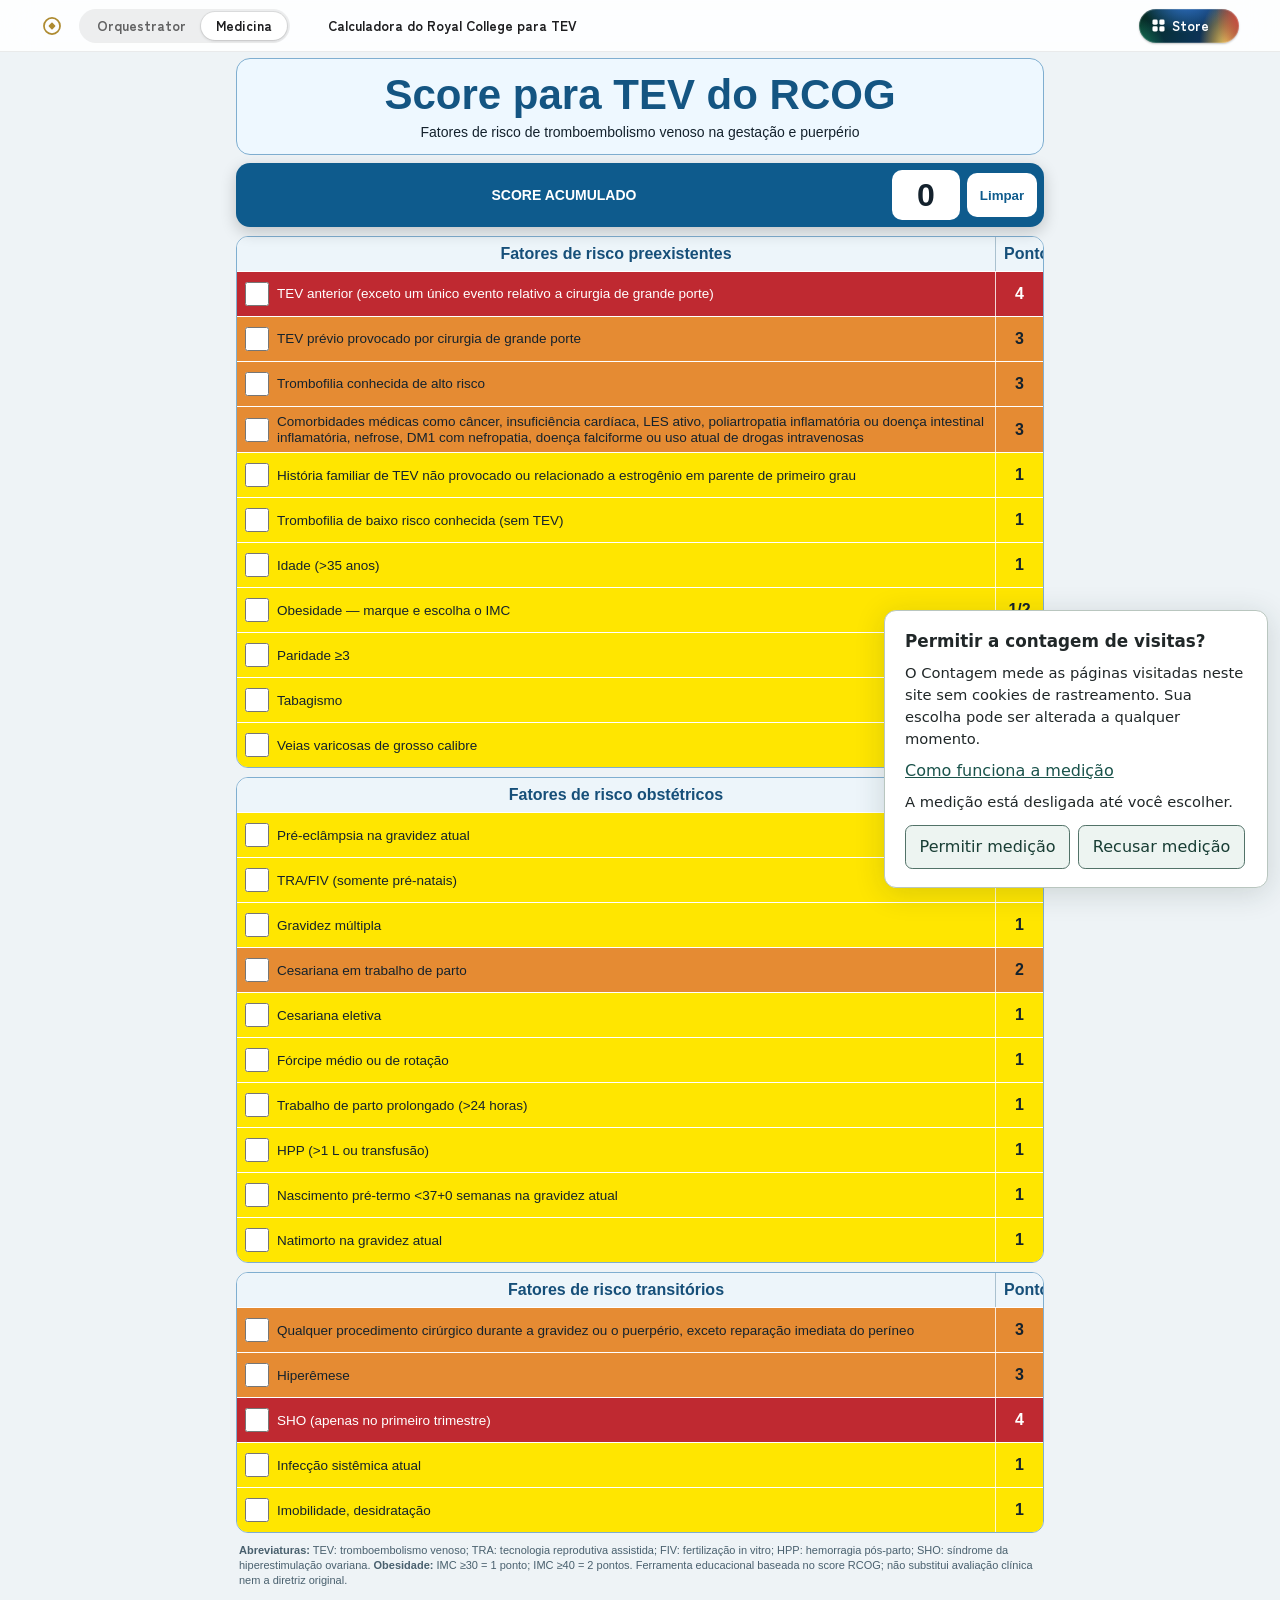
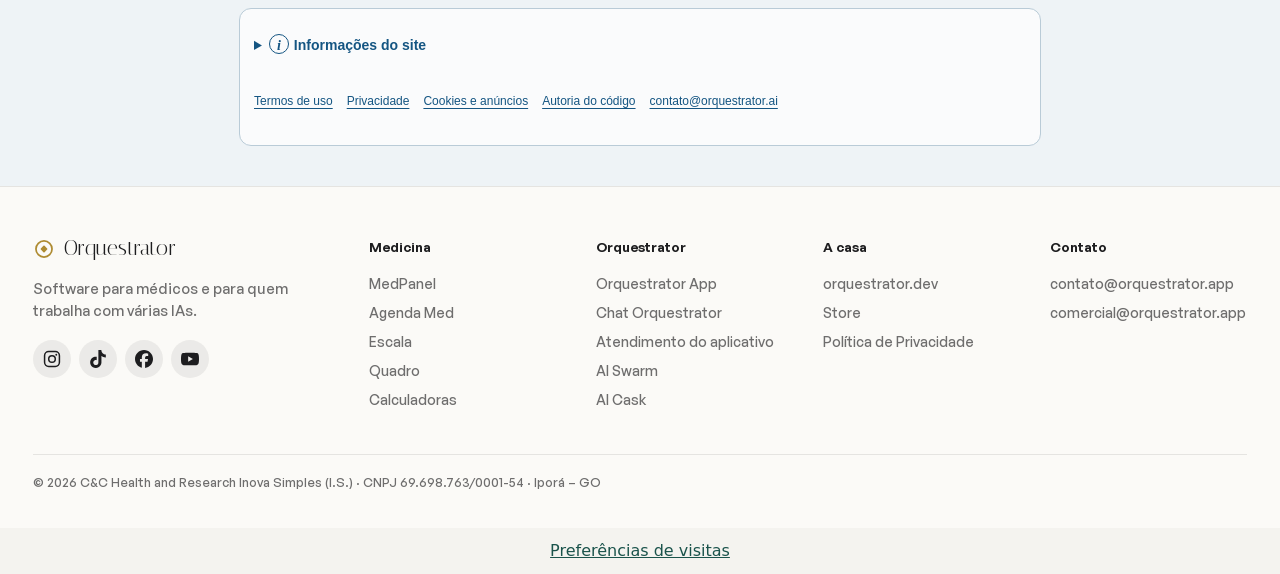
==== commit ac058f1f: "Integra Contagem com ativação central e preferências de visitas" ====
--- a/index.html
+++ b/index.html
@@ -17,7 +17,7 @@
 *{box-sizing:border-box}html,body{margin:0;background:#eef3f6;color:#14222d;font-family:-apple-system,BlinkMacSystemFont,"Segoe UI",Roboto,Arial,sans-serif;-webkit-text-size-adjust:100%}body{overflow-x:hidden}.wrap{width:100%;max-width:820px;margin:auto;padding:6px 6px 40px}.hero{background:#eef8ff;border:1px solid #7faed0;border-radius:14px;padding:14px 8px;text-align:center}.hero h1{margin:0;color:#145582;font-size:clamp(24px,7vw,42px);line-height:1.05}.hero p{margin:7px 0 0;font-size:14px}.scorebar{position:sticky;top:max(6px,env(safe-area-inset-top));z-index:9;margin:8px 0;background:#0e5b8d;color:white;border-radius:14px;padding:7px;display:grid;grid-template-columns:minmax(0,1fr) 68px 70px;gap:7px;align-items:center;box-shadow:0 5px 16px #0003}.scorebar b{text-align:center;font-size:14px}.value{height:50px;background:white;color:#14222d;border-radius:10px;display:grid;place-items:center;font-size:32px;font-weight:900}.scorebar button{height:44px;border:0;border-radius:10px;background:white;color:#0e5b8d;font-weight:800}.section{margin-top:9px;border:1px solid #7faed0;border-radius:12px;overflow:hidden;background:white}.head{display:grid;grid-template-columns:minmax(0,1fr) 48px;background:#edf5fa;color:#164f79;font-weight:800;text-align:center}.head span{padding:8px}.head span+span{border-left:1px solid #aac1cf}.row{display:grid;grid-template-columns:40px minmax(0,1fr) 48px;min-height:45px;background:#ffe600;border-top:1px solid #fff;align-items:stretch}.row.red{background:#bf2931;color:white}.row.orange{background:#e58b33}.row input{width:24px;height:24px;margin:auto;accent-color:#0e5b8d}.txt{padding:7px 4px 7px 0;display:flex;align-items:center;font-size:13.5px;line-height:1.16;overflow-wrap:anywhere}.pts{display:grid;place-items:center;border-left:1px solid #ffffffcc;font-weight:900}.bmi{display:none;grid-template-columns:1fr 1fr;gap:6px;padding:7px;background:#fff8ba}.bmi.show{display:grid}.bmi button{padding:10px 5px;border:1px solid #8fb0c4;border-radius:9px;background:white;color:#145582;font-weight:800}.note{font-size:11px;line-height:1.35;color:#49606e;margin:10px 3px}@media(max-width:390px){.scorebar{grid-template-columns:minmax(0,1fr) 60px 64px}.scorebar b{font-size:12px}.row{grid-template-columns:38px minmax(0,1fr) 44px}.head{grid-template-columns:minmax(0,1fr) 44px}.txt{font-size:13px}}
 .authorship{margin:20px 3px 0;padding:14px;border:1px solid #b9cbd7;border-radius:12px;background:#ffffffb3;color:#334e61;font-size:12px;line-height:1.5}.authorship p{margin:3px 0}.authorship a{color:#145582;text-underline-offset:3px}.authorship a:focus-visible,.site-information summary:focus-visible{outline:2px solid #145582;outline-offset:4px}.site-information{margin:0 0 12px}.site-information summary{display:list-item;min-height:44px;align-content:center;cursor:pointer;color:#145582;font-size:14px;font-weight:700}.info-icon{display:inline-grid;place-items:center;width:20px;height:20px;margin-right:5px;border:1px solid currentColor;border-radius:50%;font-family:Georgia,serif;font-style:italic}.site-information p{max-width:65ch;margin:0 0 10px}.policy-links{display:flex;flex-wrap:wrap;gap:0 14px;margin:8px 0}.policy-links a{display:inline-flex;align-items:center;min-height:44px}
 </style>
-</head>
+<script defer data-contagem-preferencias data-estatica="1" data-estilo="/assets/contagem/escolhas-8204abf00325.css" src="/assets/contagem/escolhas-71f63cbb0ebc.js"></script><script defer src="/assets/contagem/visitas-4339c3b06d7d.js" data-contagem-coletor></script></head>
 <body>
 <!-- A barra e o rodapé da casa Orquestrator. GERADOS de orquestrator-site/scripts/casas-2/parada.mjs (26/11/2026): não editar à mão; a folha, o roteiro e as letras ficam em casa/. -->
 <div class="c2-barra claro"><header class="barra solta" data-peca="barra" data-sem-memoria><a class="marca" href="https://orquestrator.ai/" aria-label="Orquestrator — página inicial"><svg viewBox="0 0 64 64" aria-hidden="true"><circle cx="32" cy="32" r="23.4" fill="none" stroke="currentColor" stroke-width="5"></circle><rect x="24.3" y="24.3" width="15.4" height="15.4" rx="2.4" transform="rotate(45 32 32)" fill="currentColor"></rect></svg></a><nav class="chave" aria-label="Os dois lados da casa" data-lado="medicina"><a href="https://orquestrator.ai/" data-lado="orquestrator"><span>Orquestrator</span></a><a href="https://orquestrator.ai/medicina/" data-lado="medicina" aria-current="true"><span>Medicina</span></a></nav><nav class="menu do-produto" aria-label="Nesta página"><span class="produto">Calculadora do Royal College para TEV</span></nav><div class="lado"><a class="loja-botao" href="https://orquestrator.ai/store/"><svg viewBox="0 0 14 14" fill="currentColor" aria-hidden="true"><rect x="0.5" y="0.5" width="5.6" height="5.6" rx="1.6"></rect><rect x="7.9" y="0.5" width="5.6" height="5.6" rx="1.6"></rect><rect x="0.5" y="7.9" width="5.6" height="5.6" rx="1.6"></rect><rect x="7.9" y="7.9" width="5.6" height="5.6" rx="1.6"></rect></svg>Store</a></div></header></div>
